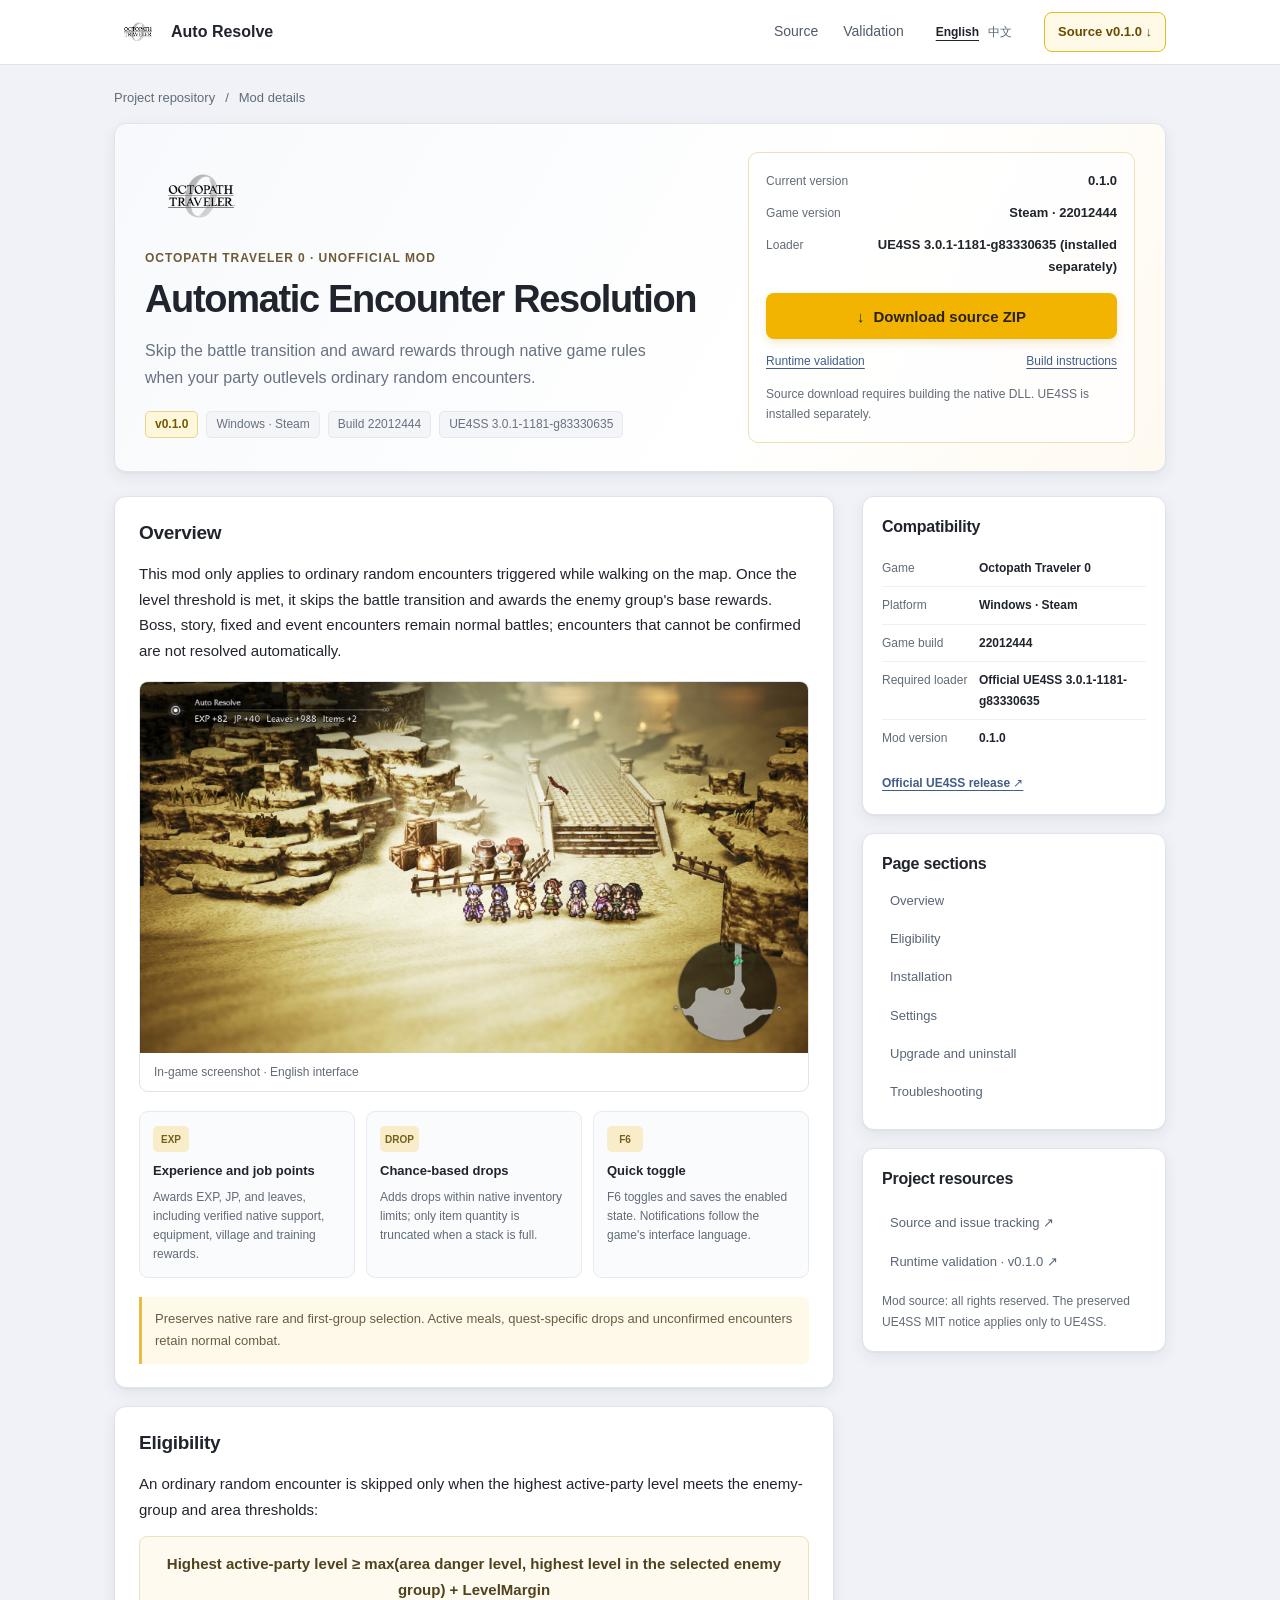
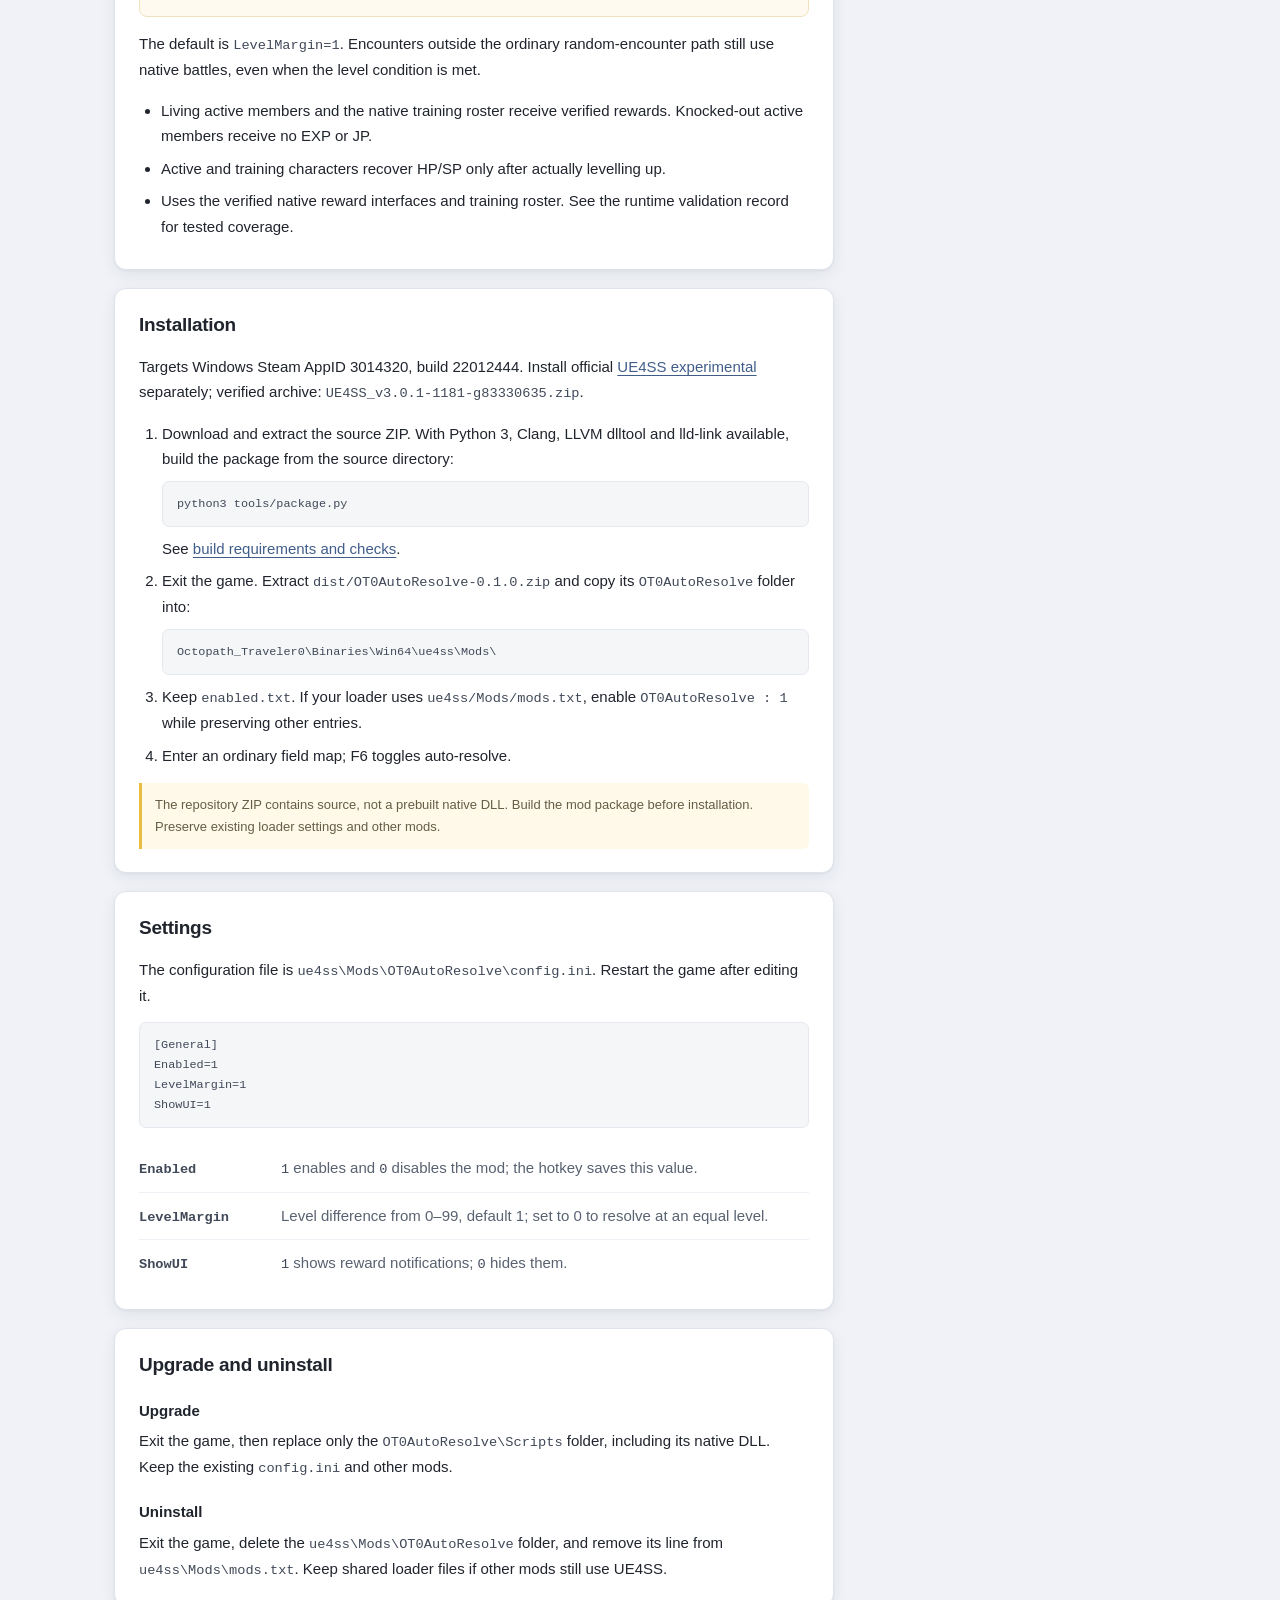
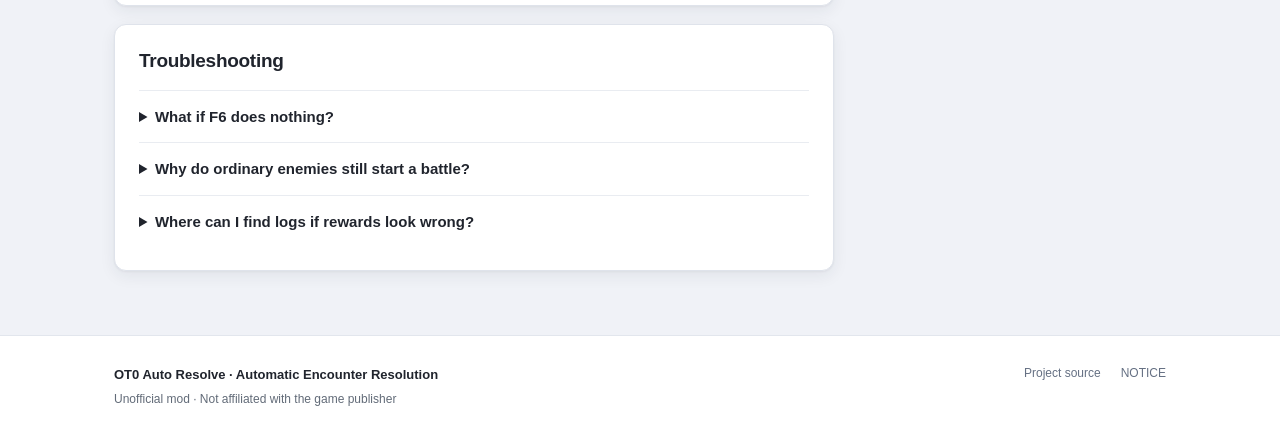
==== docs/site/index.html @ 8232c1f1 "Replace inherited UE4SS tree with OT0 mod source and homepage" ====
<!doctype html>
<html lang="en">
  <head>
    <meta charset="utf-8">
    <meta name="viewport" content="width=device-width, initial-scale=1">
    <meta name="theme-color" content="#f1f3f8">
    <meta name="description" content="OT0 Auto Resolve automatically resolves eligible over-levelled ordinary encounters. Check compatibility, installation, and settings.">
    <link rel="canonical" href="https://othinusg.github.io/octopath-traveler-0_autoresolve/">
    <link rel="alternate" hreflang="en" href="https://othinusg.github.io/octopath-traveler-0_autoresolve/">
    <link rel="alternate" hreflang="zh-CN" href="https://othinusg.github.io/octopath-traveler-0_autoresolve/zh.html">
    <link rel="alternate" hreflang="x-default" href="https://othinusg.github.io/octopath-traveler-0_autoresolve/">
    <meta property="og:title" content="OT0 Auto Resolve · Automatic Encounter Resolution">
    <meta property="og:description" content="Compatibility, installation, and settings for OT0 Auto Resolve v0.1.0.">
    <meta property="og:url" content="https://othinusg.github.io/octopath-traveler-0_autoresolve/">
    <link rel="icon" href="assets/octopath-logo.png" type="image/png" sizes="256x256">
    <link rel="stylesheet" href="assets/site.css?v=octopath-brand-1">
    <title>OT0 Auto Resolve · Automatic Encounter Resolution</title>
  </head>
  <body>
    <header class="site-header">
      <div class="header-inner">
        <a class="brand" href="#top" aria-label="OT0 Auto Resolve home">
          <img class="brand-mark" src="assets/octopath-logo.png" width="48" height="48" alt="Octopath Traveler 0">
          <span class="brand-name">Auto Resolve</span>
        </a>
        <nav class="header-links" aria-label="Project links">
          <a href="https://github.com/OthinusG/octopath-traveler-0_autoresolve">Source</a>
          <a href="https://github.com/OthinusG/octopath-traveler-0_autoresolve/blob/main/docs/VALIDATION.md">Validation</a>
        </nav>
        <nav class="language-switch" aria-label="Language">
          <a href="./" lang="en" aria-current="page">English</a>
          <a href="zh.html" lang="zh-CN">中文</a>
        </nav>
        <a class="header-download" href="https://github.com/OthinusG/octopath-traveler-0_autoresolve/archive/refs/heads/main.zip">Source v0.1.0 <span aria-hidden="true">↓</span></a>
      </div>
    </header>

    <main id="top" class="page-shell">
      <nav class="breadcrumb" aria-label="Breadcrumb">
        <a href="https://github.com/OthinusG/octopath-traveler-0_autoresolve">Project repository</a>
        <span aria-hidden="true">/</span>
        <span>Mod details</span>
      </nav>

      <section class="hero card" aria-labelledby="page-title">
        <div class="hero-copy">
          <img class="hero-logo" src="assets/octopath-logo.png" width="112" height="112" alt="Octopath Traveler 0">
          <p class="eyebrow">OCTOPATH TRAVELER 0 · UNOFFICIAL MOD</p>
          <h1 id="page-title">Automatic Encounter Resolution</h1>
          <p class="hero-summary">Skip the battle transition and award rewards through native game rules when your party outlevels ordinary random encounters.</p>
          <div class="tag-list" aria-label="Version and compatibility">
            <span class="tag tag-version">v0.1.0</span>
            <span class="tag">Windows · Steam</span>
            <span class="tag">Build 22012444</span>
            <span class="tag">UE4SS 3.0.1-1181-g83330635</span>
          </div>
        </div>
        <div class="download-panel">
          <div class="release-meta">
            <div><span>Current version</span><strong>0.1.0</strong></div>
            <div><span>Game version</span><strong>Steam · 22012444</strong></div>
            <div><span>Loader</span><strong>UE4SS 3.0.1-1181-g83330635 (installed separately)</strong></div>
          </div>
          <a class="download-button" href="https://github.com/OthinusG/octopath-traveler-0_autoresolve/archive/refs/heads/main.zip">
            <span aria-hidden="true">↓</span> Download source ZIP
          </a>
          <div class="download-links">
            <a href="https://github.com/OthinusG/octopath-traveler-0_autoresolve/blob/main/docs/VALIDATION.md">Runtime validation</a>
            <a href="https://github.com/OthinusG/octopath-traveler-0_autoresolve/blob/main/docs/DEVELOPMENT.md">Build instructions</a>
          </div>
          <p class="loader-note">Source download requires building the native DLL. UE4SS is installed separately.</p>
        </div>
      </section>


      <details class="mobile-toc">
        <summary>On this page</summary>
        <nav aria-label="On this page">
          <a href="#overview">Overview</a>
          <a href="#eligibility">Eligibility</a>
          <a href="#install">Installation</a>
          <a href="#settings">Settings</a>
          <a href="#maintenance">Upgrade and uninstall</a>
          <a href="#troubleshooting">Troubleshooting</a>
        </nav>
      </details>

      <div class="content-grid">
        <article class="article-column">
          <section id="overview" class="content-card card">
            <h2>Overview</h2>
            <p>This mod only applies to ordinary random encounters triggered while walking on the map. Once the level threshold is met, it skips the battle transition and awards the enemy group's base rewards. Boss, story, fixed and event encounters remain normal battles; encounters that cannot be confirmed are not resolved automatically.</p>
            <figure class="gameplay-preview">
              <img src="assets/gameplay-en.png" width="3555" height="1971" alt="Octopath Traveler 0 with an English auto-resolve notification." loading="lazy" decoding="async">
              <figcaption>In-game screenshot · English interface</figcaption>
            </figure>
            <div class="feature-grid">
              <div><span class="feature-icon" aria-hidden="true">EXP</span><strong>Experience and job points</strong><p>Awards EXP, JP, and leaves, including verified native support, equipment, village and training rewards.</p></div>
              <div><span class="feature-icon" aria-hidden="true">DROP</span><strong>Chance-based drops</strong><p>Adds drops within native inventory limits; only item quantity is truncated when a stack is full.</p></div>
              <div><span class="feature-icon" aria-hidden="true">F6</span><strong>Quick toggle</strong><p>F6 toggles and saves the enabled state. Notifications follow the game's interface language.</p></div>
            </div>
            <p class="note">Preserves native rare and first-group selection. Active meals, quest-specific drops and unconfirmed encounters retain normal combat.</p>
          </section>

          <section id="eligibility" class="content-card card">
            <h2>Eligibility</h2>
            <p>An ordinary random encounter is skipped only when the highest active-party level meets the enemy-group and area thresholds:</p>
            <div class="formula">Highest active-party level ≥ max(area danger level, highest level in the selected enemy group) + LevelMargin</div>
            <p>The default is <code>LevelMargin=1</code>. Encounters outside the ordinary random-encounter path still use native battles, even when the level condition is met.</p>
            <ul>
              <li>Living active members and the native training roster receive verified rewards. Knocked-out active members receive no EXP or JP.</li>
              <li>Active and training characters recover HP/SP only after actually levelling up.</li>
              <li>Uses the verified native reward interfaces and training roster. See the runtime validation record for tested coverage.</li>
            </ul>
          </section>

          <section id="install" class="content-card card">
            <h2>Installation</h2>
            <p>Targets Windows Steam AppID 3014320, build 22012444. Install official <a href="https://github.com/UE4SS-RE/RE-UE4SS/releases/tag/experimental-latest">UE4SS experimental</a> separately; verified archive: <code>UE4SS_v3.0.1-1181-g83330635.zip</code>.</p>
            <ol class="steps">
              <li>Download and extract the source ZIP. With Python 3, Clang, LLVM dlltool and lld-link available, build the package from the source directory:
                <pre><code>python3 tools/package.py</code></pre>
                See <a href="https://github.com/OthinusG/octopath-traveler-0_autoresolve/blob/main/docs/DEVELOPMENT.md">build requirements and checks</a>.</li>
              <li>Exit the game. Extract <code>dist/OT0AutoResolve-0.1.0.zip</code> and copy its <code>OT0AutoResolve</code> folder into:
                <pre><code>Octopath_Traveler0\Binaries\Win64\ue4ss\Mods\</code></pre></li>
              <li>Keep <code>enabled.txt</code>. If your loader uses <code>ue4ss/Mods/mods.txt</code>, enable <code>OT0AutoResolve : 1</code> while preserving other entries.</li>
              <li>Enter an ordinary field map; F6 toggles auto-resolve.</li>
            </ol>
            <p class="note">The repository ZIP contains source, not a prebuilt native DLL. Build the mod package before installation. Preserve existing loader settings and other mods.</p>
          </section>

          <section id="settings" class="content-card card">
            <h2>Settings</h2>
            <p>The configuration file is <code>ue4ss\Mods\OT0AutoResolve\config.ini</code>. Restart the game after editing it.</p>
            <pre><code>[General]
Enabled=1
LevelMargin=1
ShowUI=1</code></pre>
            <dl class="settings-list">
              <div><dt><code>Enabled</code></dt><dd><code>1</code> enables and <code>0</code> disables the mod; the hotkey saves this value.</dd></div>
              <div><dt><code>LevelMargin</code></dt><dd>Level difference from 0–99, default 1; set to 0 to resolve at an equal level.</dd></div>
              <div><dt><code>ShowUI</code></dt><dd><code>1</code> shows reward notifications; <code>0</code> hides them.</dd></div>
            </dl>
          </section>

          <section id="maintenance" class="content-card card">
            <h2>Upgrade and uninstall</h2>
            <h3>Upgrade</h3>
            <p>Exit the game, then replace only the <code>OT0AutoResolve\Scripts</code> folder, including its native DLL. Keep the existing <code>config.ini</code> and other mods.</p>
            <h3>Uninstall</h3>
            <p>Exit the game, delete the <code>ue4ss\Mods\OT0AutoResolve</code> folder, and remove its line from <code>ue4ss\Mods\mods.txt</code>. Keep shared loader files if other mods still use UE4SS.</p>
          </section>

          <section id="troubleshooting" class="content-card card">
            <h2>Troubleshooting</h2>
            <details class="faq-item">
              <summary>What if F6 does nothing?</summary>
              <p>Check UE4SS startup, <code>enabled.txt</code> or the existing mods.txt entry, and that <code>Scripts/ot0_native.dll</code> was built and installed. F6 is fixed; restart the game after manual configuration changes.</p>
            </details>
            <details class="faq-item">
              <summary>Why do ordinary enemies still start a battle?</summary>
              <p>Check that the party meets the current level threshold and that the encounter was triggered by walking on the map. Boss, story, fixed event, event and unconfirmed encounters always remain normal battles.</p>
            </details>
            <details class="faq-item">
              <summary>Where can I find logs if rewards look wrong?</summary>
              <p>The mod does not save the game. If an interface is unavailable, the normal battle proceeds; a reward-write error stops further automatic resolution. Check the game's <code>Win64/ue4ss/Mods/OT0AutoResolve/OT0AutoResolve.log</code>.</p>
            </details>
          </section>
        </article>

        <aside class="sidebar" aria-label="Quick information">
          <section class="sidebar-card card">
            <h2>Compatibility</h2>
            <dl class="facts-list">
              <div><dt>Game</dt><dd>Octopath Traveler 0</dd></div>
              <div><dt>Platform</dt><dd>Windows · Steam</dd></div>
              <div><dt>Game build</dt><dd>22012444</dd></div>
              <div><dt>Required loader</dt><dd>Official UE4SS 3.0.1-1181-g83330635</dd></div>
              <div><dt>Mod version</dt><dd>0.1.0</dd></div>
            </dl>
            <a class="text-link" href="https://github.com/UE4SS-RE/RE-UE4SS/releases/tag/experimental-latest">Official UE4SS release <span aria-hidden="true">↗</span></a>
          </section>
          <nav class="sidebar-card toc-card card" aria-label="Page sections">
            <h2>Page sections</h2>
            <a href="#overview">Overview</a>
            <a href="#eligibility">Eligibility</a>
            <a href="#install">Installation</a>
            <a href="#settings">Settings</a>
            <a href="#maintenance">Upgrade and uninstall</a>
            <a href="#troubleshooting">Troubleshooting</a>
          </nav>
          <section class="sidebar-card source-card card">
            <h2>Project resources</h2>
            <a href="https://github.com/OthinusG/octopath-traveler-0_autoresolve">Source and issue tracking <span aria-hidden="true">↗</span></a>
            <a href="https://github.com/OthinusG/octopath-traveler-0_autoresolve/blob/main/docs/VALIDATION.md">Runtime validation · v0.1.0 <span aria-hidden="true">↗</span></a>
            <p>Mod source: all rights reserved. The preserved UE4SS MIT notice applies only to UE4SS.</p>
          </section>
        </aside>
      </div>
    </main>

    <footer class="site-footer">
      <div class="footer-inner">
        <p><strong>OT0 Auto Resolve · Automatic Encounter Resolution</strong><br><span>Unofficial mod · Not affiliated with the game publisher</span></p>
        <nav aria-label="Footer links">
          <a href="https://github.com/OthinusG/octopath-traveler-0_autoresolve">Project source</a>
          <a href="https://github.com/OthinusG/octopath-traveler-0_autoresolve/blob/main/NOTICE.md">NOTICE</a>
        </nav>
      </div>
    </footer>
  </body>
</html>
---- docs/site/assets/site.css ----
:root {
  color-scheme: light;
  font-family: -apple-system, BlinkMacSystemFont, "Segoe UI", "PingFang SC", "Microsoft YaHei", sans-serif;
  color: #20242d;
  background: #f0f2f7;
  font-synthesis: none;
  text-rendering: optimizeLegibility;
  --page: #f0f2f7;
  --surface: #fff;
  --text: #20242d;
  --muted: #626b78;
  --line: #dfe3eb;
  --soft: #f5f6f9;
  --amber: #f2b400;
  --amber-dark: #d79e00;
  --blue: #5a6c88;
  --radius: 12px;
  --shadow: 0 5px 16px rgb(32 42 60 / 7%), 0 1px 2px rgb(32 42 60 / 5%);
}

* { box-sizing: border-box; }

html { scroll-behavior: smooth; scroll-padding-top: 1rem; }

body {
  min-width: 320px;
  margin: 0;
  background: var(--page);
  color: var(--text);
  font-size: 15px;
  line-height: 1.7;
}

a { color: #405d8a; text-decoration-thickness: 1px; text-underline-offset: 3px; }
a:hover { color: #263e67; }
a:focus-visible, summary:focus-visible { outline: 3px solid #7a9bd1; outline-offset: 3px; border-radius: 4px; }

.site-header { background: var(--surface); border-bottom: 1px solid var(--line); }
.header-inner { width: min(1052px, calc(100% - 40px)); min-height: 64px; margin: auto; display: flex; align-items: center; gap: 32px; }
.brand { display: inline-flex; align-items: center; gap: 9px; color: var(--text); font-size: 16px; font-weight: 750; text-decoration: none; white-space: nowrap; }
.brand-mark { display: block; width: 48px; height: 48px; object-fit: contain; border-radius: 20%; }
.hero-logo { display: block; width: 112px; max-width: 100%; height: auto; margin-bottom: 12px; border-radius: 20%; }
.header-links { display: flex; align-items: center; gap: 25px; margin-left: auto; }
.header-links a { color: #515a69; font-size: 14px; text-decoration: none; }
.language-switch { display: flex; align-items: center; gap: 9px; white-space: nowrap; font-size: 12px; }
.language-switch a { color: #596577; text-decoration: none; }
.language-switch [aria-current="page"] { color: #20242d; font-weight: 750; text-decoration: underline; text-underline-offset: 4px; }
.header-download { padding: 8px 13px; border: 1px solid #e7b922; border-radius: 8px; background: #fff9e7; color: #664d00; font-size: 13px; font-weight: 700; text-decoration: none; white-space: nowrap; }
.header-download:hover { background: #fff2c5; color: #4c3900; }

.page-shell { width: min(1052px, calc(100% - 40px)); margin: 22px auto 64px; }
.breadcrumb { display: flex; align-items: center; gap: 10px; margin: 0 0 14px; color: #626b78; font-size: 13px; }
.breadcrumb a { color: #626b78; text-decoration: none; }
.card { border: 1px solid var(--line); border-radius: var(--radius); background: var(--surface); box-shadow: var(--shadow); }

.hero { display: grid; grid-template-columns: minmax(0, 1.25fr) minmax(310px, .85fr); gap: 34px; align-items: center; padding: 28px 30px; background: linear-gradient(120deg, #f7f9fc 0%, #fff 63%, #fffaf0 100%); }
.eyebrow { margin: 0 0 8px; color: #6c5b34; font-size: 12px; font-weight: 750; letter-spacing: .08em; }
h1 { margin: 0; font-size: clamp(28px, 3.2vw, 38px); line-height: 1.25; letter-spacing: -.035em; }
.hero-summary { max-width: 520px; margin: 13px 0 20px; color: #687180; font-size: 16px; }
.tag-list { display: flex; flex-wrap: wrap; gap: 8px; }
.tag { display: inline-flex; align-items: center; min-height: 27px; padding: 2px 9px; border: 1px solid #e5e8ee; border-radius: 5px; background: #f4f5f8; color: #687180; font-size: 12px; line-height: 1.4; }
.tag-version { border-color: #ead38b; background: #fff7dc; color: #745800; font-weight: 700; }
.download-panel { padding: 17px; border: 1px solid #eddfb6; border-radius: 10px; background: rgb(255 255 255 / 82%); }
.release-meta { display: grid; gap: 10px; margin-bottom: 15px; }
.release-meta div { display: flex; justify-content: space-between; gap: 12px; align-items: baseline; }
.release-meta span { flex-shrink: 0; color: var(--muted); font-size: 12px; }
.release-meta strong { text-align: right; font-size: 13px; font-weight: 650; }
.download-button { display: flex; min-height: 46px; justify-content: center; align-items: center; gap: 9px; border-radius: 8px; background: var(--amber); box-shadow: 0 4px 9px rgb(190 143 0 / 18%); color: #28220e; font-size: 15px; font-weight: 800; text-decoration: none; }
.download-button:hover { background: #ffc326; color: #1d190c; }
.download-links { display: flex; flex-wrap: wrap; justify-content: space-between; gap: 8px 16px; margin-top: 12px; }
.download-links a { font-size: 12px; }
.loader-note { margin: 12px 0 0; color: var(--muted); font-size: 12px; }
.gameplay-preview { min-width: 0; max-width: 100%; margin: 18px 0; overflow: hidden; border: 1px solid var(--line); border-radius: 9px; }
.gameplay-preview img { display: block; width: 100%; max-width: 100%; height: auto; }
.gameplay-preview figcaption { padding: 9px 14px; color: var(--muted); font-size: 12px; }

.mobile-toc { display: none; }
.content-grid { display: grid; grid-template-columns: minmax(0, 2.25fr) minmax(240px, .95fr); gap: 28px; align-items: start; margin-top: 24px; }
.article-column, .sidebar { display: grid; gap: 18px; min-width: 0; }
.content-card { min-width: 0; padding: 23px 24px; scroll-margin-top: 16px; }
h2 { margin: 0 0 15px; font-size: 19px; line-height: 1.4; letter-spacing: -.015em; }
h3 { margin: 19px 0 5px; font-size: 15px; }
p { margin: 0 0 13px; }
p:last-child { margin-bottom: 0; }
.content-card > :last-child { margin-bottom: 0; }
.feature-grid { display: grid; grid-template-columns: repeat(3, minmax(0, 1fr)); gap: 11px; margin: 19px 0; }
.feature-grid > div { min-width: 0; padding: 13px; border: 1px solid #e7eaf0; border-radius: 9px; background: #fafbfc; }
.feature-icon { display: inline-grid; min-width: 36px; height: 26px; place-items: center; margin-bottom: 8px; padding: 0 5px; border-radius: 5px; background: #f8edc8; color: #76601e; font-size: 10px; font-weight: 800; }
.feature-grid strong { display: block; font-size: 13px; }
.feature-grid p { margin: 5px 0 0; color: var(--muted); font-size: 12px; line-height: 1.6; }
.note { padding: 11px 13px; border-left: 3px solid #e9bd43; border-radius: 0 6px 6px 0; background: #fff9e9; color: #665d45; font-size: 13px; }
.formula { margin: 14px 0; padding: 14px; overflow-wrap: anywhere; border: 1px solid #eee2bd; border-radius: 8px; background: #fffaf0; color: #4f421e; font-weight: 750; text-align: center; }
ul, ol { padding-left: 22px; }
li { margin: 7px 0; }
code, pre { font-family: ui-monospace, SFMono-Regular, Menlo, Consolas, monospace; }
code { overflow-wrap: anywhere; color: #404958; font-size: .91em; }
pre { max-width: 100%; margin: 9px 0; padding: 12px 14px; overflow-x: auto; border: 1px solid #e5e8ee; border-radius: 7px; background: #f5f6f8; color: #323945; font-size: 13px; line-height: 1.55; tab-size: 4; }
pre code { overflow-wrap: normal; white-space: pre; }
.steps { padding-left: 23px; }
.settings-list { margin: 17px 0 0; }
.settings-list > div { display: grid; grid-template-columns: 130px minmax(0, 1fr); gap: 12px; padding: 10px 0; border-bottom: 1px solid #edf0f4; }
.settings-list > div:last-child { border: 0; }
.settings-list dt { font-weight: 700; }
.settings-list dd { margin: 0; color: #596271; }
.faq-item { border-top: 1px solid #e9ecf1; }
.faq-item summary { padding: 13px 0; cursor: pointer; font-weight: 650; }
.faq-item p { padding: 0 0 13px; color: #596271; }

.sidebar { position: sticky; top: 16px; }
.sidebar-card { padding: 19px; }
.sidebar-card h2 { margin-bottom: 12px; font-size: 16px; }
.facts-list { margin: 0 0 13px; }
.facts-list div { display: grid; grid-template-columns: 90px minmax(0, 1fr); gap: 7px; padding: 8px 0; border-bottom: 1px solid #edf0f4; }
.facts-list div:last-child { border: 0; }
.facts-list dt { color: var(--muted); font-size: 12px; }
.facts-list dd { margin: 0; font-size: 12px; font-weight: 650; overflow-wrap: anywhere; }
.text-link { font-size: 12px; font-weight: 650; }
.toc-card { display: grid; gap: 2px; }
.toc-card h2 { margin-bottom: 6px; }
.toc-card a, .source-card > a { padding: 7px 8px; border-radius: 5px; color: #596577; font-size: 13px; text-decoration: none; }
.toc-card a:hover, .source-card > a:hover { background: #f4f5f8; color: #293e62; }
.source-card { display: grid; gap: 3px; }
.source-card p { margin: 8px 0 0; color: var(--muted); font-size: 12px; }
.site-footer { border-top: 1px solid #e2e6ed; background: #fff; }
.footer-inner { display: flex; width: min(1052px, calc(100% - 40px)); justify-content: space-between; gap: 24px; margin: auto; padding: 27px 0; }
.footer-inner p { margin: 0; font-size: 13px; line-height: 1.8; }
.footer-inner p span { color: var(--muted); font-size: 12px; }
.footer-inner nav { display: flex; flex-wrap: wrap; align-content: start; gap: 12px 20px; }
.footer-inner nav a { color: #657083; font-size: 12px; text-decoration: none; }

@media (max-width: 760px) {
  body { font-size: 14px; }
  .header-inner { width: min(100% - 28px, 600px); min-height: 58px; gap: 12px; }
  .brand { gap: 7px; font-size: 14px; }
  .brand-mark { width: 40px; height: 40px; }
  .brand-name { display: none; }
  .header-links { display: none; }
  .language-switch { margin-left: auto; gap: 8px; }
  .header-download { margin-left: 0; padding: 7px 9px; font-size: 12px; }
  .page-shell { width: min(100% - 28px, 600px); margin: 16px auto 40px; }
  .breadcrumb { margin-bottom: 11px; }
  .hero { grid-template-columns: minmax(0, 1fr); gap: 19px; padding: 20px; }
  h1 { font-size: clamp(27px, 8vw, 34px); }
  .hero-summary { margin: 10px 0 15px; font-size: 14px; }
  .download-panel { padding: 14px; }
  .content-grid { grid-template-columns: minmax(0, 1fr); gap: 15px; margin-top: 15px; }
  .article-column { gap: 13px; }
  .content-card { padding: 18px 17px; scroll-margin-top: 12px; }
  .feature-grid { grid-template-columns: minmax(0, 1fr); gap: 8px; }
  .feature-grid > div { display: grid; grid-template-columns: 42px minmax(0, 1fr); gap: 0 9px; align-items: center; padding: 10px; }
  .feature-icon { grid-row: span 2; margin: 0; }
  .feature-grid p { margin-top: 1px; }
  .sidebar { position: static; }
  .toc-card { display: none; }
  .mobile-toc { display: block; margin-top: 13px; padding: 0 14px; border: 1px solid var(--line); border-radius: 9px; background: var(--surface); }
  .mobile-toc summary { padding: 10px 0; cursor: pointer; color: #49566b; font-size: 13px; font-weight: 700; }
  .mobile-toc nav { display: grid; grid-template-columns: repeat(2, minmax(0, 1fr)); gap: 3px 10px; padding: 0 0 10px; }
  .mobile-toc nav a { padding: 5px 2px; font-size: 12px; text-decoration: none; }
  .settings-list > div { grid-template-columns: 100px minmax(0, 1fr); gap: 8px; }
  .footer-inner { width: min(100% - 28px, 600px); flex-direction: column; gap: 12px; padding: 21px 0; }
}

@media (max-width: 360px) {
  .header-inner { width: calc(100% - 20px); flex-wrap: wrap; column-gap: 8px; row-gap: 5px; padding: 7px 0; }
  .brand { font-size: 13px; }
  .header-download { margin-left: auto; padding: 6px 7px; font-size: 11px; }
  .page-shell { width: calc(100% - 20px); }
  .hero { padding: 16px; }
  .content-card { padding: 16px 14px; }
  .settings-list > div { grid-template-columns: minmax(0, 1fr); gap: 2px; }
  .footer-inner { width: calc(100% - 20px); }
}

@media (prefers-reduced-motion: reduce) {
  html { scroll-behavior: auto; }
  *, *::before, *::after { animation-duration: .01ms !important; animation-iteration-count: 1 !important; transition-duration: .01ms !important; }
}
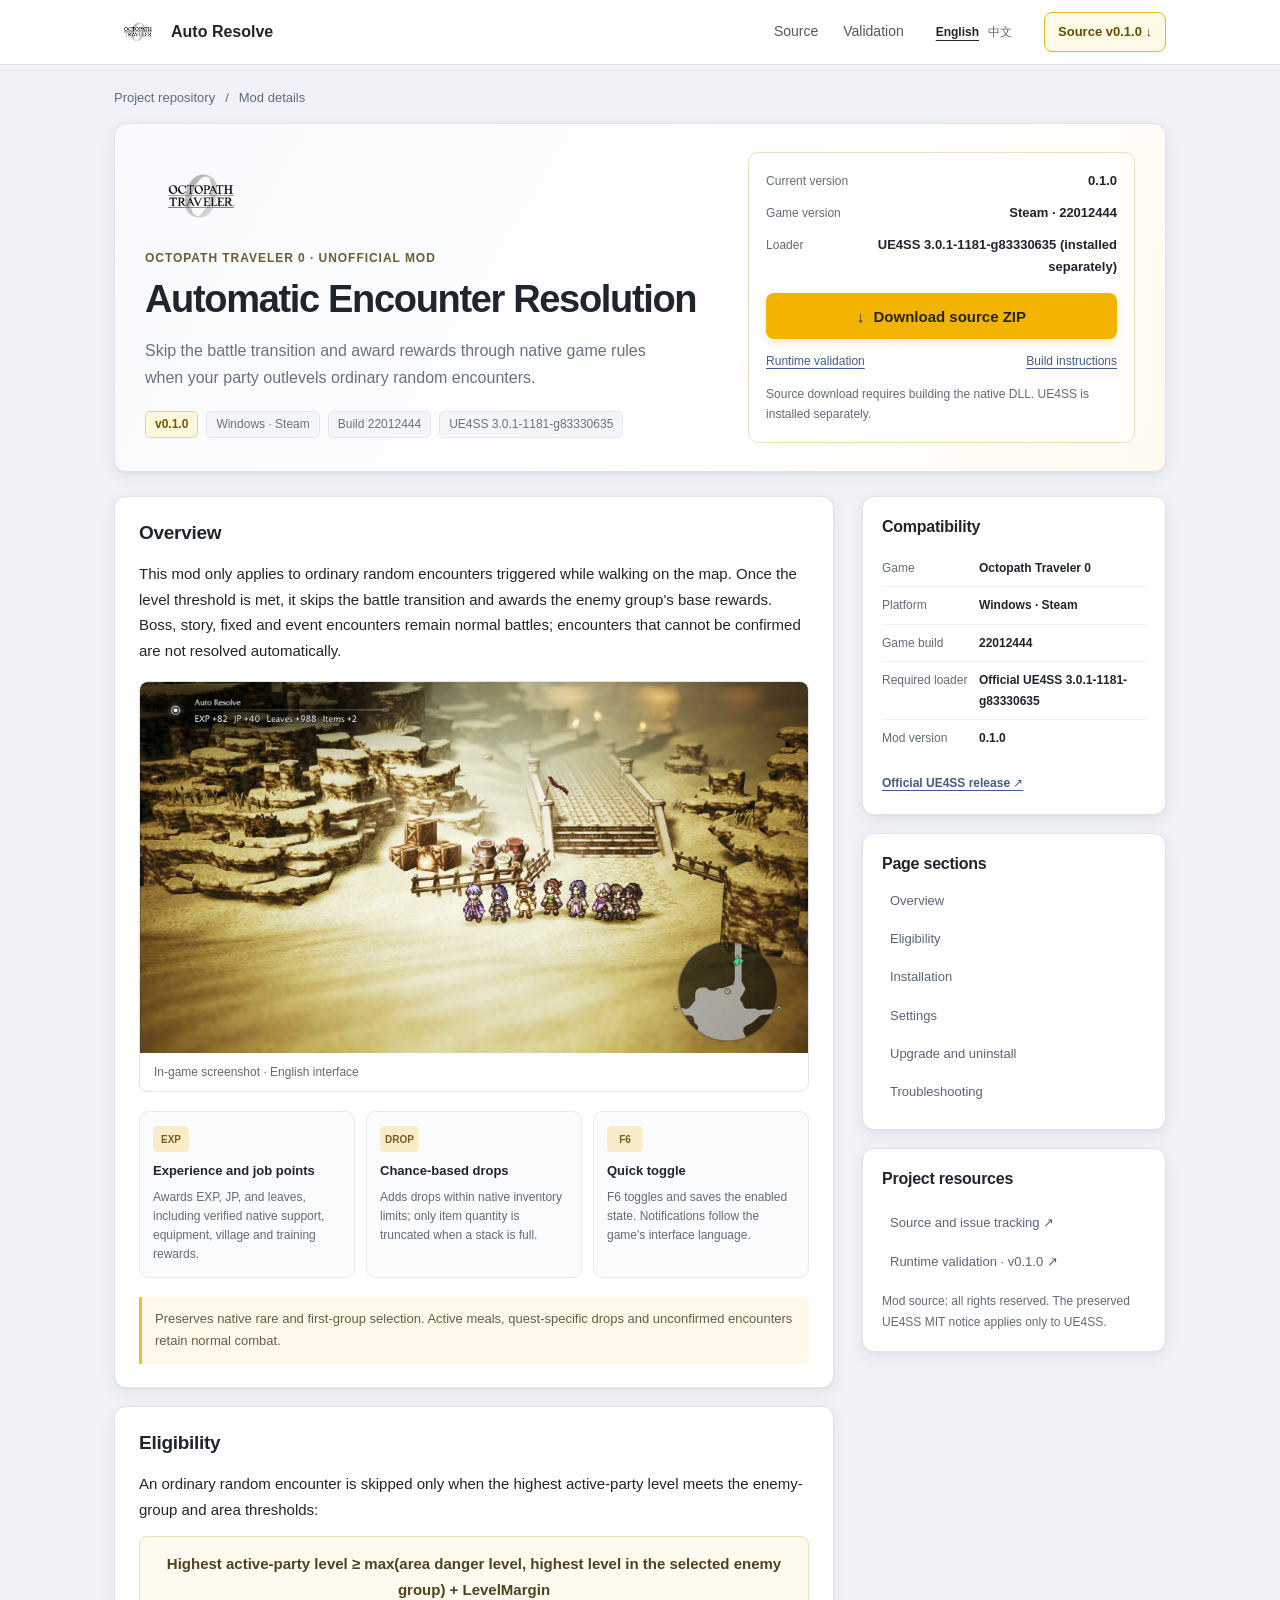
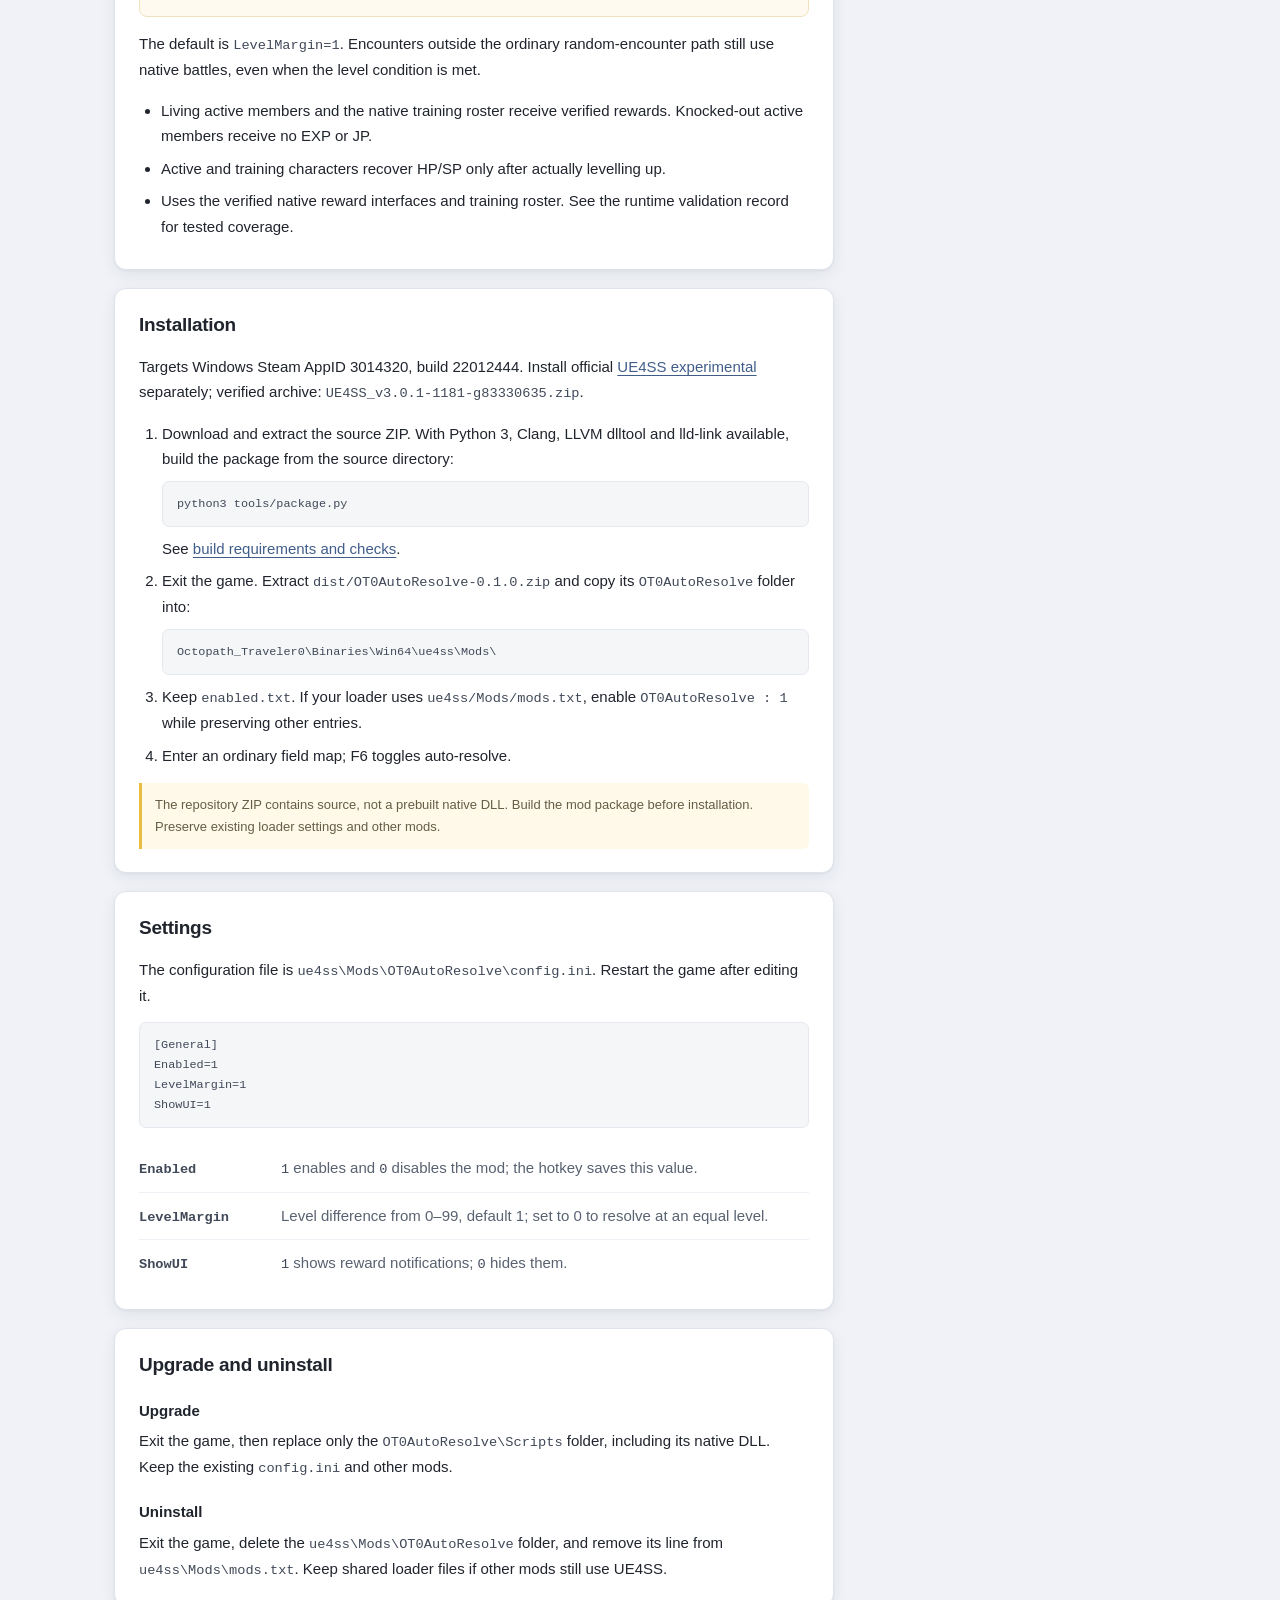
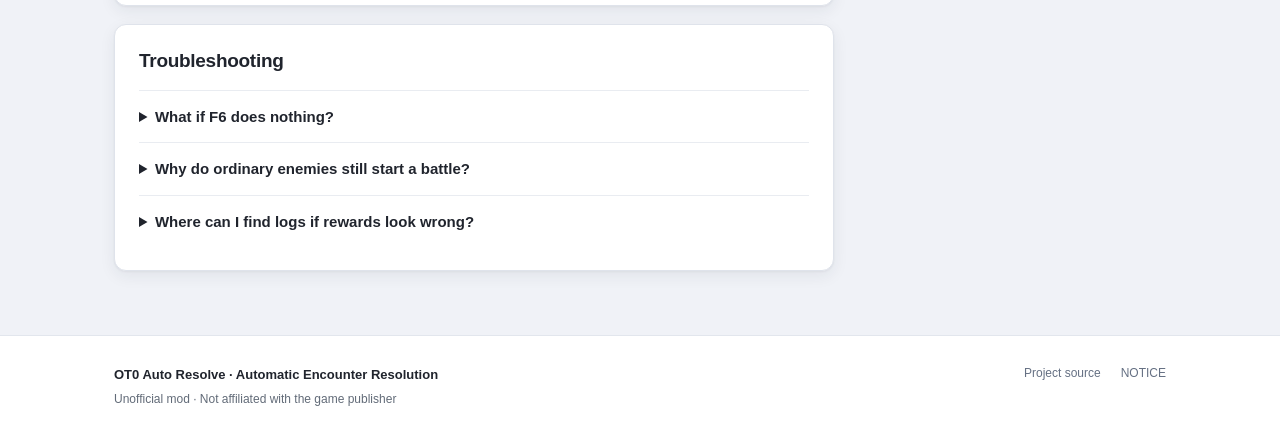
==== commit 514f9b9d: "Optimize homepage screenshots for reliable loading" ====
--- a/docs/site/index.html
+++ b/docs/site/index.html
@@ -91,7 +91,7 @@
             <h2>Overview</h2>
             <p>This mod only applies to ordinary random encounters triggered while walking on the map. Once the level threshold is met, it skips the battle transition and awards the enemy group's base rewards. Boss, story, fixed and event encounters remain normal battles; encounters that cannot be confirmed are not resolved automatically.</p>
             <figure class="gameplay-preview">
-              <img src="assets/gameplay-en.png" width="3555" height="1971" alt="Octopath Traveler 0 with an English auto-resolve notification." loading="lazy" decoding="async">
+              <img src="assets/gameplay-en.webp" width="3555" height="1971" alt="Octopath Traveler 0 with an English auto-resolve notification." loading="lazy" decoding="async">
               <figcaption>In-game screenshot · English interface</figcaption>
             </figure>
             <div class="feature-grid">
